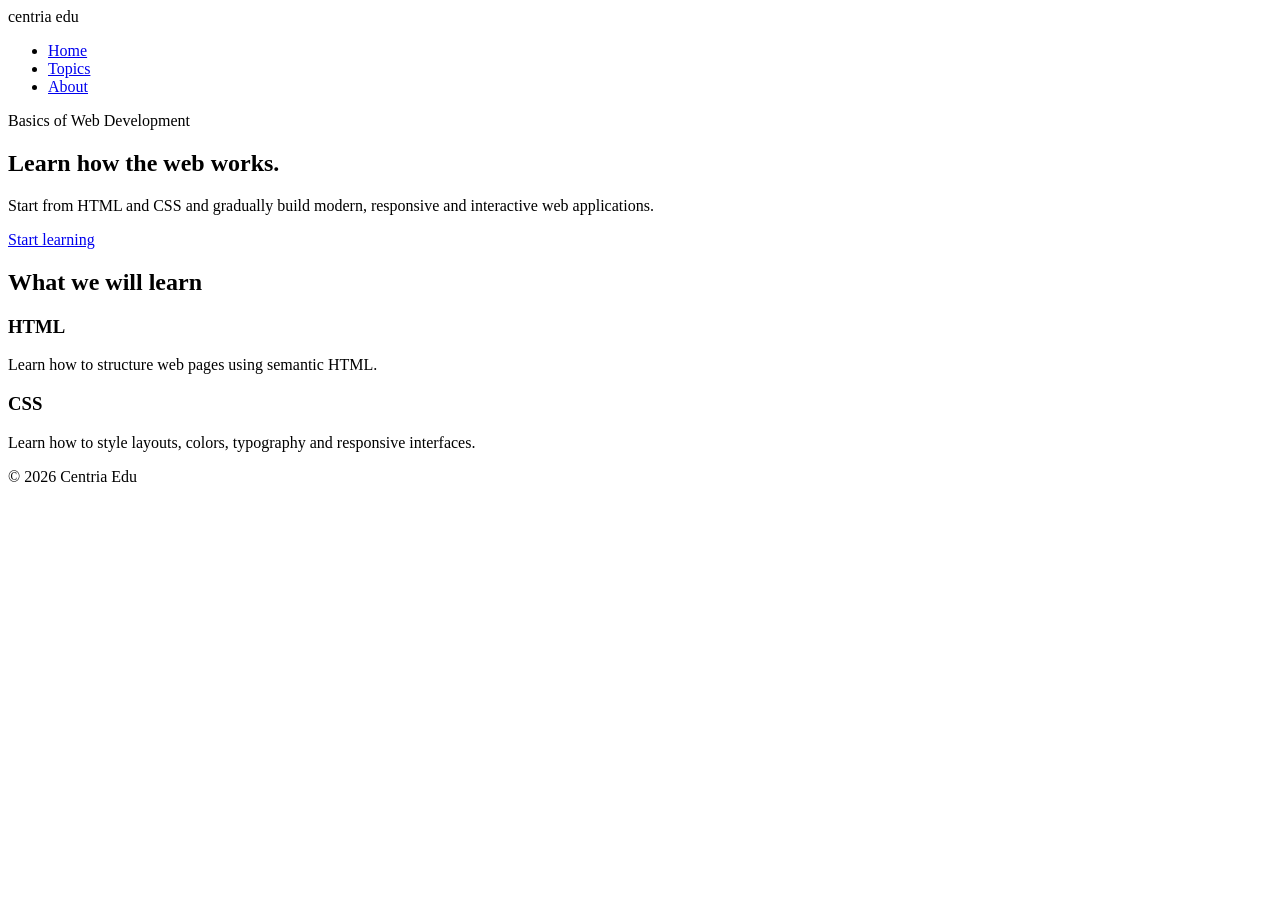
==== s4/index.html @ 4f13d27d "pitäisi toimia" ====
<!--
    Centria Edu - Basics of Web Development

    Original author: Ville Heikkiniemi
    Modified by: Mika Pirttimäki
    Last modified: 2026-11-09

    Based on the original course template.
-->

<!DOCTYPE html>
<html lang="en">
    
<head>
    <meta charset="UTF-8">
    <meta name="viewport" content="width=device-width, initial-scale=1.0">
    <meta name="author" content="Ville Heikkiniemi">
    <link rel="icon" href="favicon.ico">
    <link rel="stylesheet" href="style.css">
    

    <title>Centria Edu | Basics of Web Development</title>

</head>

<body>

    <header>
        <div class="container">
            <nav>
                <div class="logo">
                    centria <span>edu</span>
                </div>

                <ul>
                    <li><a href="#">Home</a></li>
                    <li><a href="#topics">Topics</a></li>
                    <li><a href="#">About</a></li>
                </ul>
            </nav>
        </div>
    </header>

    <main>

        <section class="hero">
            <div class="container">
                <div class="hero-content">

                    <span class="label">Basics of Web Development</span>

                    <h1>
                        Learn how the web works.
                    </h1>

                    <p>
                        Start from HTML and CSS and gradually build modern,
                        responsive and interactive web applications.
                    </p>

                    <a href="#topics" class="button">
                        Start learning
                    </a>

                </div>
            </div>
        </section>

        <section class="topics" id="topics">
            <div class="container">

                <h2>What we will learn</h2>

                <div class="cards">

                    <article class="card">
                        <h3>HTML</h3>
                        <p>
                            Learn how to structure web pages using semantic HTML.
                        </p>
                    </article>

                    <article class="card">
                        <h3>CSS</h3>
                        <p>
                            Learn how to style layouts, colors, typography and
                            responsive interfaces.
                        </p>
                    </article>

                </div>
            </div>
        </section>

    </main>

    <footer>
        <div class="container">
            <p>&copy; 2026 Centria Edu</p>
        </div>
    </footer>

</body>
</html>
---- s4/style.css ----
<!--
    Centria Edu - Basics of Web Development

    Original author: Ville Heikkiniemi
    Modified by: Mika Pirttimäki
    Last modified: 2026-11-09

    Based on the original course template.
-->

<!DOCTYPE html>
<html lang="en">
    
<head>
    <meta charset="UTF-8">
    <meta name="viewport" content="width=device-width, initial-scale=1.0">
    <meta name="author" content="Ville Heikkiniemi">
    <link rel="icon" href="favicon.ico">
    <link rel="stylesheet" href="style.css">
    

    <title>Centria Edu | Basics of Web Development</title>

</head>

<body>

    <header>
        <div class="container">
            <nav>
                <div class="logo">
                    centria <span>edu</span>
                </div>

                <ul>
                    <li><a href="#">Home</a></li>
                    <li><a href="#topics">Topics</a></li>
                    <li><a href="#">About</a></li>
                </ul>
            </nav>
        </div>
    </header>

    <main>

        <section class="hero">
            <div class="container">
                <div class="hero-content">

                    <span class="label">Basics of Web Development</span>

                    <h1>
                        Learn how the web works.
                    </h1>

                    <p>
                        Start from HTML and CSS and gradually build modern,
                        responsive and interactive web applications.
                    </p>

                    <a href="#topics" class="button">
                        Start learning
                    </a>

                </div>
            </div>
        </section>

        <section class="topics" id="topics">
            <div class="container">

                <h2>What we will learn</h2>

                <div class="cards">

                    <article class="card">
                        <h3>HTML</h3>
                        <p>
                            Learn how to structure web pages using semantic HTML.
                        </p>
                    </article>

                    <article class="card">
                        <h3>CSS</h3>
                        <p>
                            Learn how to style layouts, colors, typography and
                            responsive interfaces.
                        </p>
                    </article>

                </div>
            </div>
        </section>

    </main>

    <footer>
        <div class="container">
            <p>&copy; 2026 Centria Edu</p>
        </div>
    </footer>

</body>
</html>
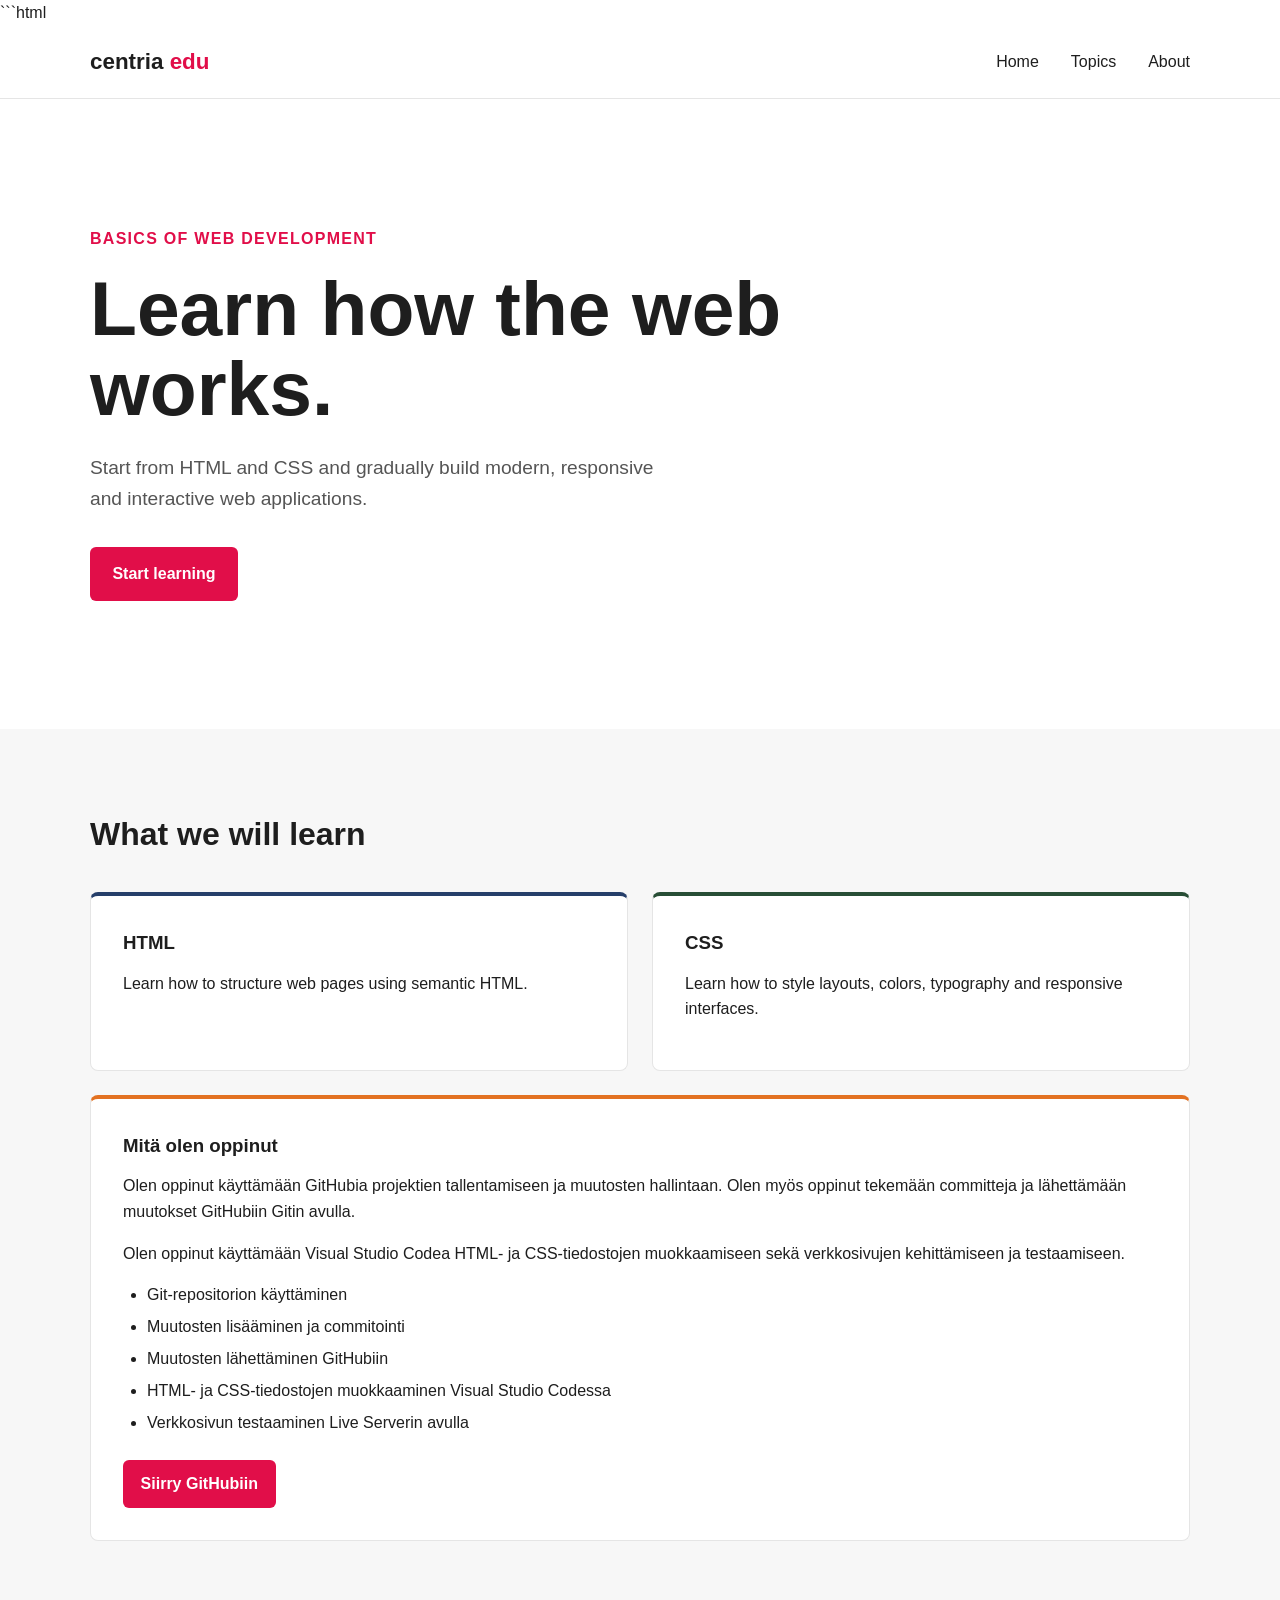
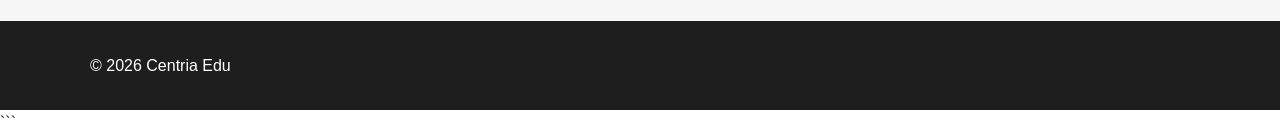
==== commit 4a40e18c: "muutoksia" ====
--- a/s4/index.html
+++ b/s4/index.html
@@ -1,27 +1,26 @@
-
+```html
 <!--
     Centria Edu - Basics of Web Development
 
     Original author: Ville Heikkiniemi
     Modified by: Mika Pirttimäki
-    Last modified: 2026-11-09
+    Last modified: 2026-09-17
 
     Based on the original course template.
 -->
 
 <!DOCTYPE html>
 <html lang="en">
-    
+
 <head>
     <meta charset="UTF-8">
     <meta name="viewport" content="width=device-width, initial-scale=1.0">
     <meta name="author" content="Ville Heikkiniemi">
+
     <link rel="icon" href="favicon.ico">
     <link rel="stylesheet" href="style.css">
-    
 
     <title>Centria Edu | Basics of Web Development</title>
-
 </head>
 
 <body>
@@ -36,7 +35,7 @@
                 <ul>
                     <li><a href="#">Home</a></li>
                     <li><a href="#topics">Topics</a></li>
-                    <li><a href="#">About</a></li>
+                    <li><a href="#learning">About</a></li>
                 </ul>
             </nav>
         </div>
@@ -76,6 +75,7 @@
 
                     <article class="card">
                         <h3>HTML</h3>
+
                         <p>
                             Learn how to structure web pages using semantic HTML.
                         </p>
@@ -83,10 +83,40 @@
 
                     <article class="card">
                         <h3>CSS</h3>
+
                         <p>
                             Learn how to style layouts, colors, typography and
                             responsive interfaces.
                         </p>
+                    </article>
+
+                    <article class="card" id="learning">
+                        <h3>Mitä olen oppinut</h3>
+
+                        <p>
+                            Olen oppinut käyttämään GitHubia projektien
+                            tallentamiseen ja muutosten hallintaan. Olen myös
+                            oppinut tekemään committeja ja lähettämään muutokset
+                            GitHubiin Gitin avulla.
+                        </p>
+
+                        <p>
+                            Olen oppinut käyttämään Visual Studio Codea HTML- ja
+                            CSS-tiedostojen muokkaamiseen sekä verkkosivujen
+                            kehittämiseen ja testaamiseen.
+                        </p>
+
+                        <ul>
+                            <li>Git-repositorion käyttäminen</li>
+                            <li>Muutosten lisääminen ja commitointi</li>
+                            <li>Muutosten lähettäminen GitHubiin</li>
+                            <li>HTML- ja CSS-tiedostojen muokkaaminen Visual Studio Codessa</li>
+                            <li>Verkkosivun testaaminen Live Serverin avulla</li>
+                        </ul>
+
+                        <a href="https://github.com/" target="_blank" rel="noopener noreferrer">
+                            Siirry GitHubiin
+                        </a>
                     </article>
 
                 </div>
@@ -102,5 +132,6 @@
     </footer>
 
 </body>
+
 </html>
-
+```
--- a/s4/style.css
+++ b/s4/style.css
@@ -1,106 +1,201 @@
-
-<!--
-    Centria Edu - Basics of Web Development
-
-    Original author: Ville Heikkiniemi
-    Modified by: Mika Pirttimäki
-    Last modified: 2026-11-09
-
-    Based on the original course template.
--->
-
-<!DOCTYPE html>
-<html lang="en">
-    
-<head>
-    <meta charset="UTF-8">
-    <meta name="viewport" content="width=device-width, initial-scale=1.0">
-    <meta name="author" content="Ville Heikkiniemi">
-    <link rel="icon" href="favicon.ico">
-    <link rel="stylesheet" href="style.css">
-    
-
-    <title>Centria Edu | Basics of Web Development</title>
-
-</head>
-
-<body>
-
-    <header>
-        <div class="container">
-            <nav>
-                <div class="logo">
-                    centria <span>edu</span>
-                </div>
-
-                <ul>
-                    <li><a href="#">Home</a></li>
-                    <li><a href="#topics">Topics</a></li>
-                    <li><a href="#">About</a></li>
-                </ul>
-            </nav>
-        </div>
-    </header>
-
-    <main>
-
-        <section class="hero">
-            <div class="container">
-                <div class="hero-content">
-
-                    <span class="label">Basics of Web Development</span>
-
-                    <h1>
-                        Learn how the web works.
-                    </h1>
-
-                    <p>
-                        Start from HTML and CSS and gradually build modern,
-                        responsive and interactive web applications.
-                    </p>
-
-                    <a href="#topics" class="button">
-                        Start learning
-                    </a>
-
-                </div>
-            </div>
-        </section>
-
-        <section class="topics" id="topics">
-            <div class="container">
-
-                <h2>What we will learn</h2>
-
-                <div class="cards">
-
-                    <article class="card">
-                        <h3>HTML</h3>
-                        <p>
-                            Learn how to structure web pages using semantic HTML.
-                        </p>
-                    </article>
-
-                    <article class="card">
-                        <h3>CSS</h3>
-                        <p>
-                            Learn how to style layouts, colors, typography and
-                            responsive interfaces.
-                        </p>
-                    </article>
-
-                </div>
-            </div>
-        </section>
-
-    </main>
-
-    <footer>
-        <div class="container">
-            <p>&copy; 2026 Centria Edu</p>
-        </div>
-    </footer>
-
-</body>
-</html>
-
+:root {
+    --primary: #e10e49;
+    --light: #ffffff;
+    --dark: #1e1e1e;
+    --blue: #263f6a;
+    --green: #284e36;
+    --orange: #e37222;
+    --rose: #c24d52;
+}
+
+* {
+    box-sizing: border-box;
+    margin: 0;
+    padding: 0;
+}
+
+body {
+    font-family: Arial, Helvetica, sans-serif;
+    background-color: var(--light);
+    color: var(--dark);
+    line-height: 1.6;
+}
+
+header {
+    border-bottom: 1px solid #e5e5e5;
+}
+
+.container {
+    width: min(1100px, 90%);
+    margin: 0 auto;
+}
+
+nav {
+    min-height: 72px;
+    display: flex;
+    justify-content: space-between;
+    align-items: center;
+}
+
+.logo {
+    font-size: 1.4rem;
+    font-weight: bold;
+    color: var(--dark);
+}
+
+.logo span {
+    color: var(--primary);
+}
+
+nav ul {
+    display: flex;
+    gap: 2rem;
+    list-style: none;
+}
+
+nav a {
+    color: var(--dark);
+    text-decoration: none;
+}
+
+nav a:hover {
+    color: var(--primary);
+}
+
+.hero {
+    min-height: 70vh;
+    display: flex;
+    align-items: center;
+}
+
+.hero-content {
+    max-width: 700px;
+}
+
+.label {
+    display: inline-block;
+    margin-bottom: 1rem;
+    color: var(--primary);
+    font-weight: bold;
+    text-transform: uppercase;
+    letter-spacing: 0.08rem;
+}
+
+h1 {
+    margin-bottom: 1.5rem;
+    font-size: clamp(2.5rem, 6vw, 5rem);
+    line-height: 1.05;
+}
+
+.hero p {
+    max-width: 600px;
+    margin-bottom: 2rem;
+    font-size: 1.2rem;
+    color: #555;
+}
+
+.button {
+    display: inline-block;
+    padding: 0.9rem 1.4rem;
+    background-color: var(--primary);
+    color: var(--light);
+    text-decoration: none;
+    border-radius: 6px;
+    font-weight: bold;
+}
+
+.button:hover {
+    background-color: var(--rose);
+}
+
+.topics {
+    padding: 5rem 0;
+    background-color: #f7f7f7;
+}
+
+.topics h2 {
+    margin-bottom: 2rem;
+    font-size: 2rem;
+}
+
+.cards {
+    display: grid;
+    grid-template-columns: repeat(2, 1fr);
+    gap: 1.5rem;
+}
+
+.card {
+    padding: 2rem;
+    background-color: var(--light);
+    border: 1px solid #e5e5e5;
+    border-radius: 8px;
+}
+
+.card h3 {
+    margin-bottom: 0.8rem;
+}
+
+.card p {
+    margin-bottom: 1rem;
+}
+
+.card:nth-child(1) {
+    border-top: 4px solid var(--blue);
+}
+
+.card:nth-child(2) {
+    border-top: 4px solid var(--green);
+}
+
+.card:nth-child(3) {
+    grid-column: 1 / -1;
+    border-top: 4px solid var(--orange);
+}
+
+/* What I have learned -osion lista */
+#learning ul {
+    margin: 1rem 0 1.5rem 1.5rem;
+}
+
+#learning li {
+    margin-bottom: 0.4rem;
+}
+
+/* What I have learned -osion GitHub-linkki */
+#learning a {
+    display: inline-block;
+    padding: 0.7rem 1.1rem;
+    background-color: var(--primary);
+    color: var(--light);
+    text-decoration: none;
+    border-radius: 6px;
+    font-weight: bold;
+}
+
+#learning a:hover {
+    background-color: var(--rose);
+}
+
+footer {
+    padding: 2rem 0;
+    background-color: var(--dark);
+    color: var(--light);
+}
+
+@media (max-width: 700px) {
+    nav ul {
+        display: none;
+    }
+
+    .cards {
+        grid-template-columns: 1fr;
+    }
+v
+    .card:nth-child(3) {
+        grid-column: auto;
+    }
+
+    .hero {
+        min-height: 60vh;
+    }
+}
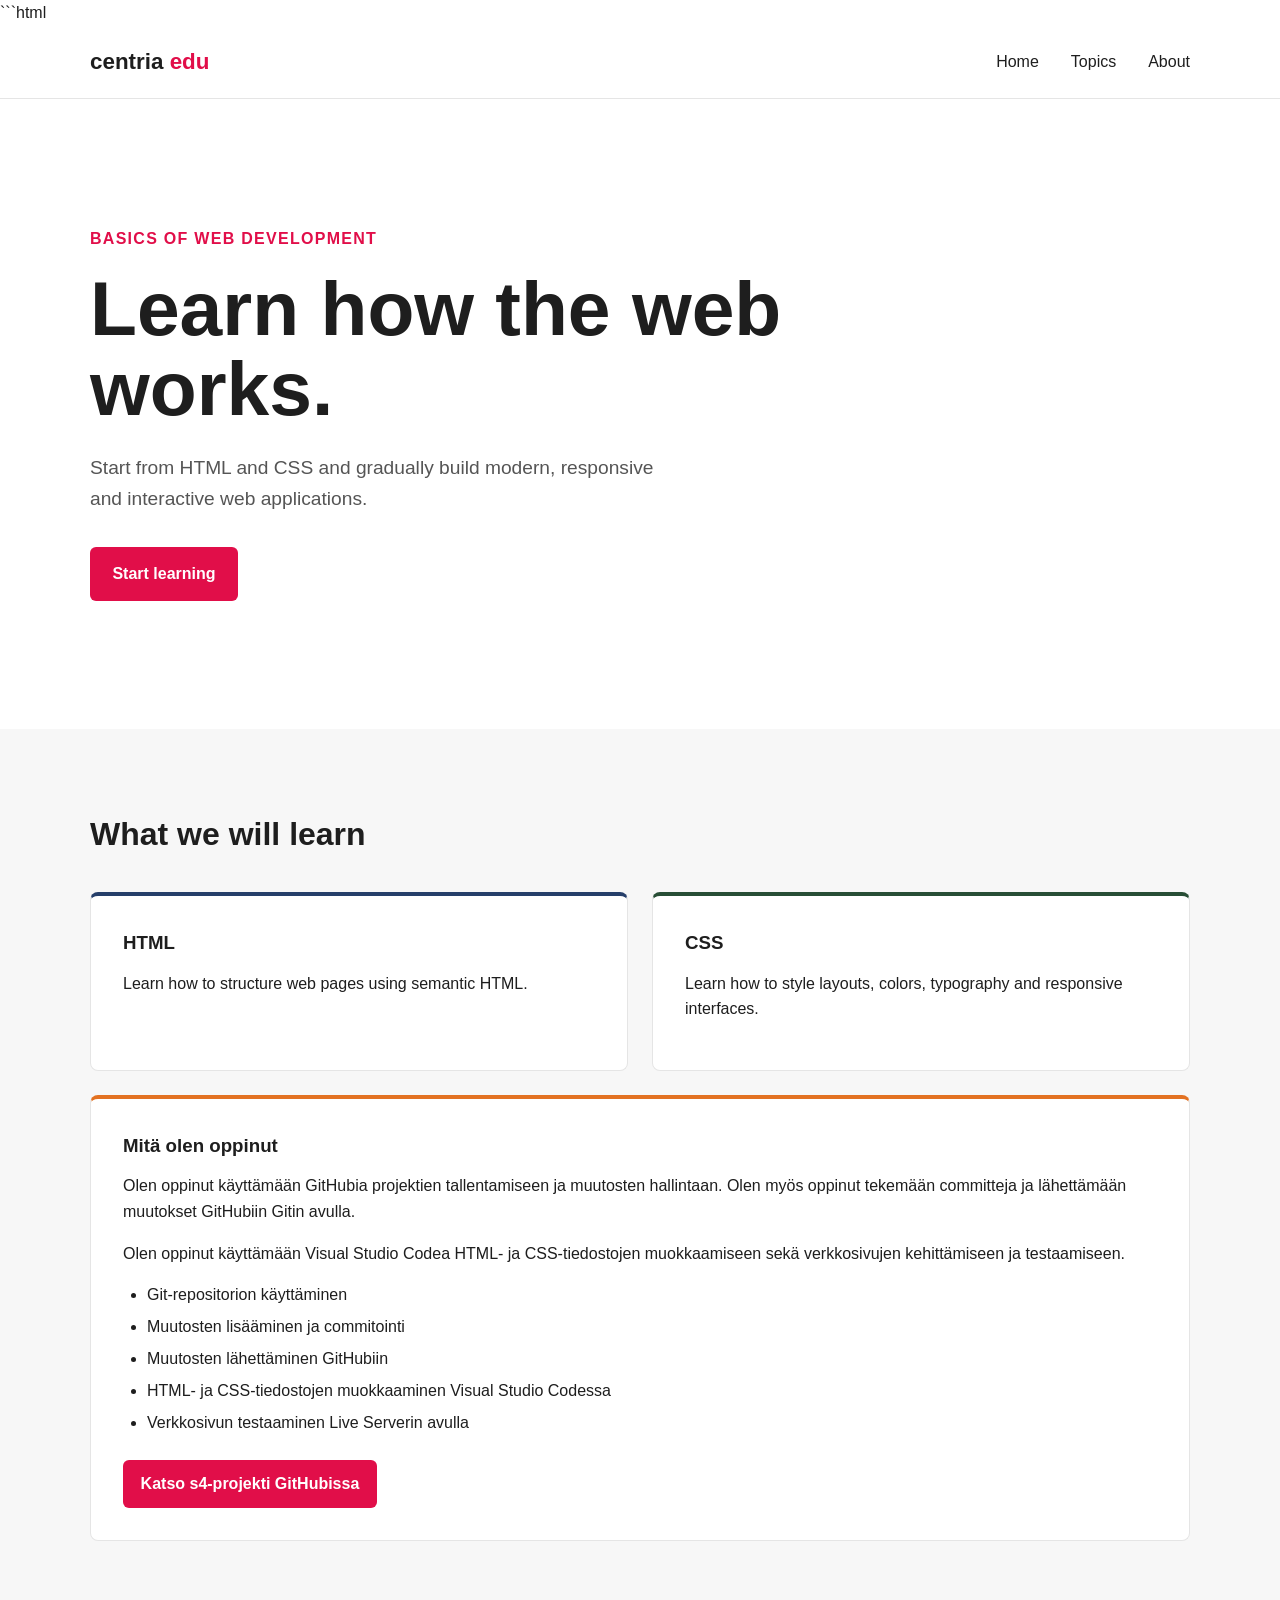
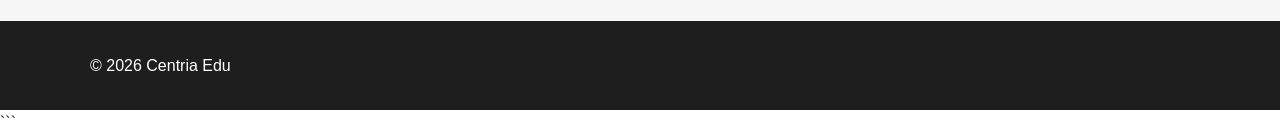
==== commit 6dea8f52: "kaikenlaista harmia" ====
--- a/s4/index.html
+++ b/s4/index.html
@@ -114,8 +114,8 @@
                             <li>Verkkosivun testaaminen Live Serverin avulla</li>
                         </ul>
 
-                        <a href="https://github.com/" target="_blank" rel="noopener noreferrer">
-                            Siirry GitHubiin
+                        <a href="https://github.com/Pira85/a1/tree/main/s4" target="_blank" rel="noopener noreferrer">
+                        Katso s4-projekti GitHubissa
                         </a>
                     </article>
 
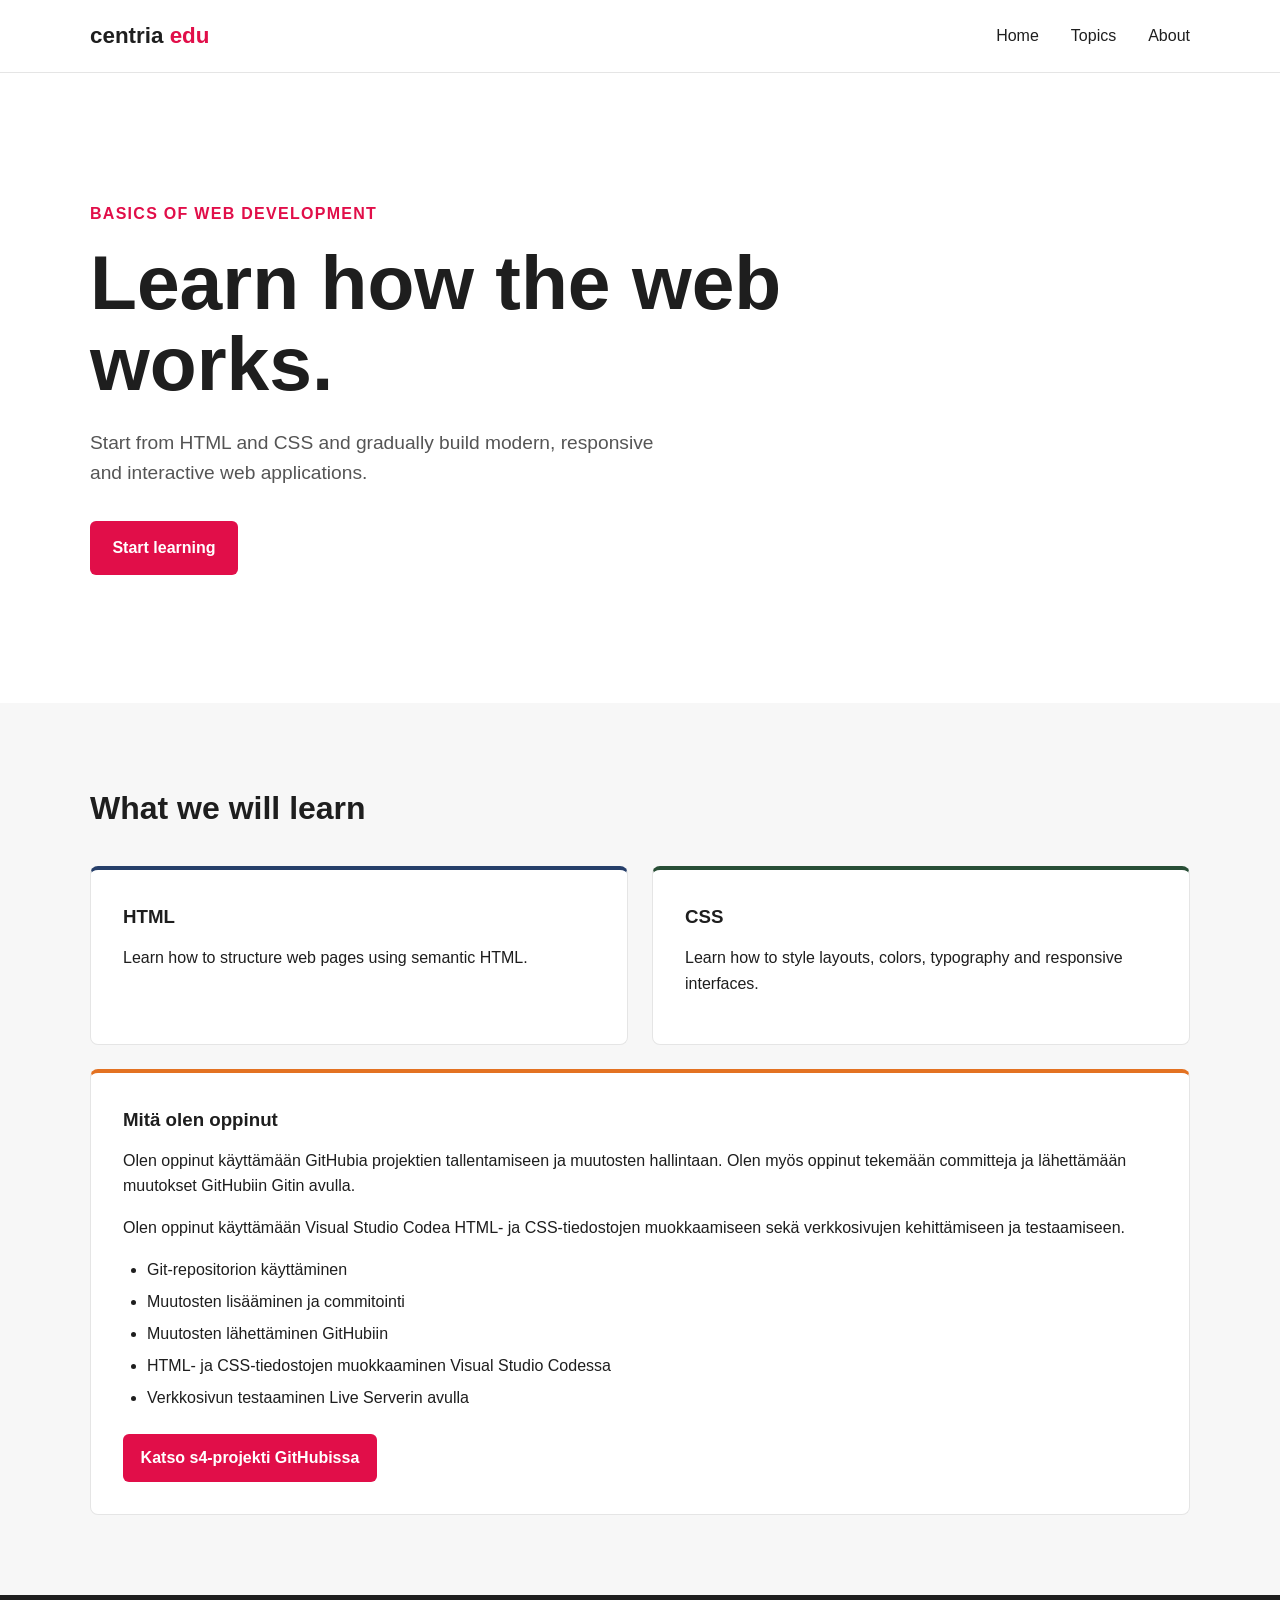
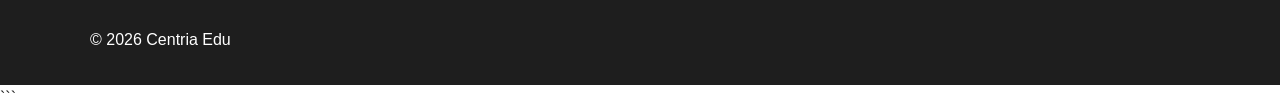
==== commit 5cc52ad0: "vielaolivirheita" ====
--- a/s4/index.html
+++ b/s4/index.html
@@ -1,4 +1,3 @@
-```html
 <!--
     Centria Edu - Basics of Web Development
 
